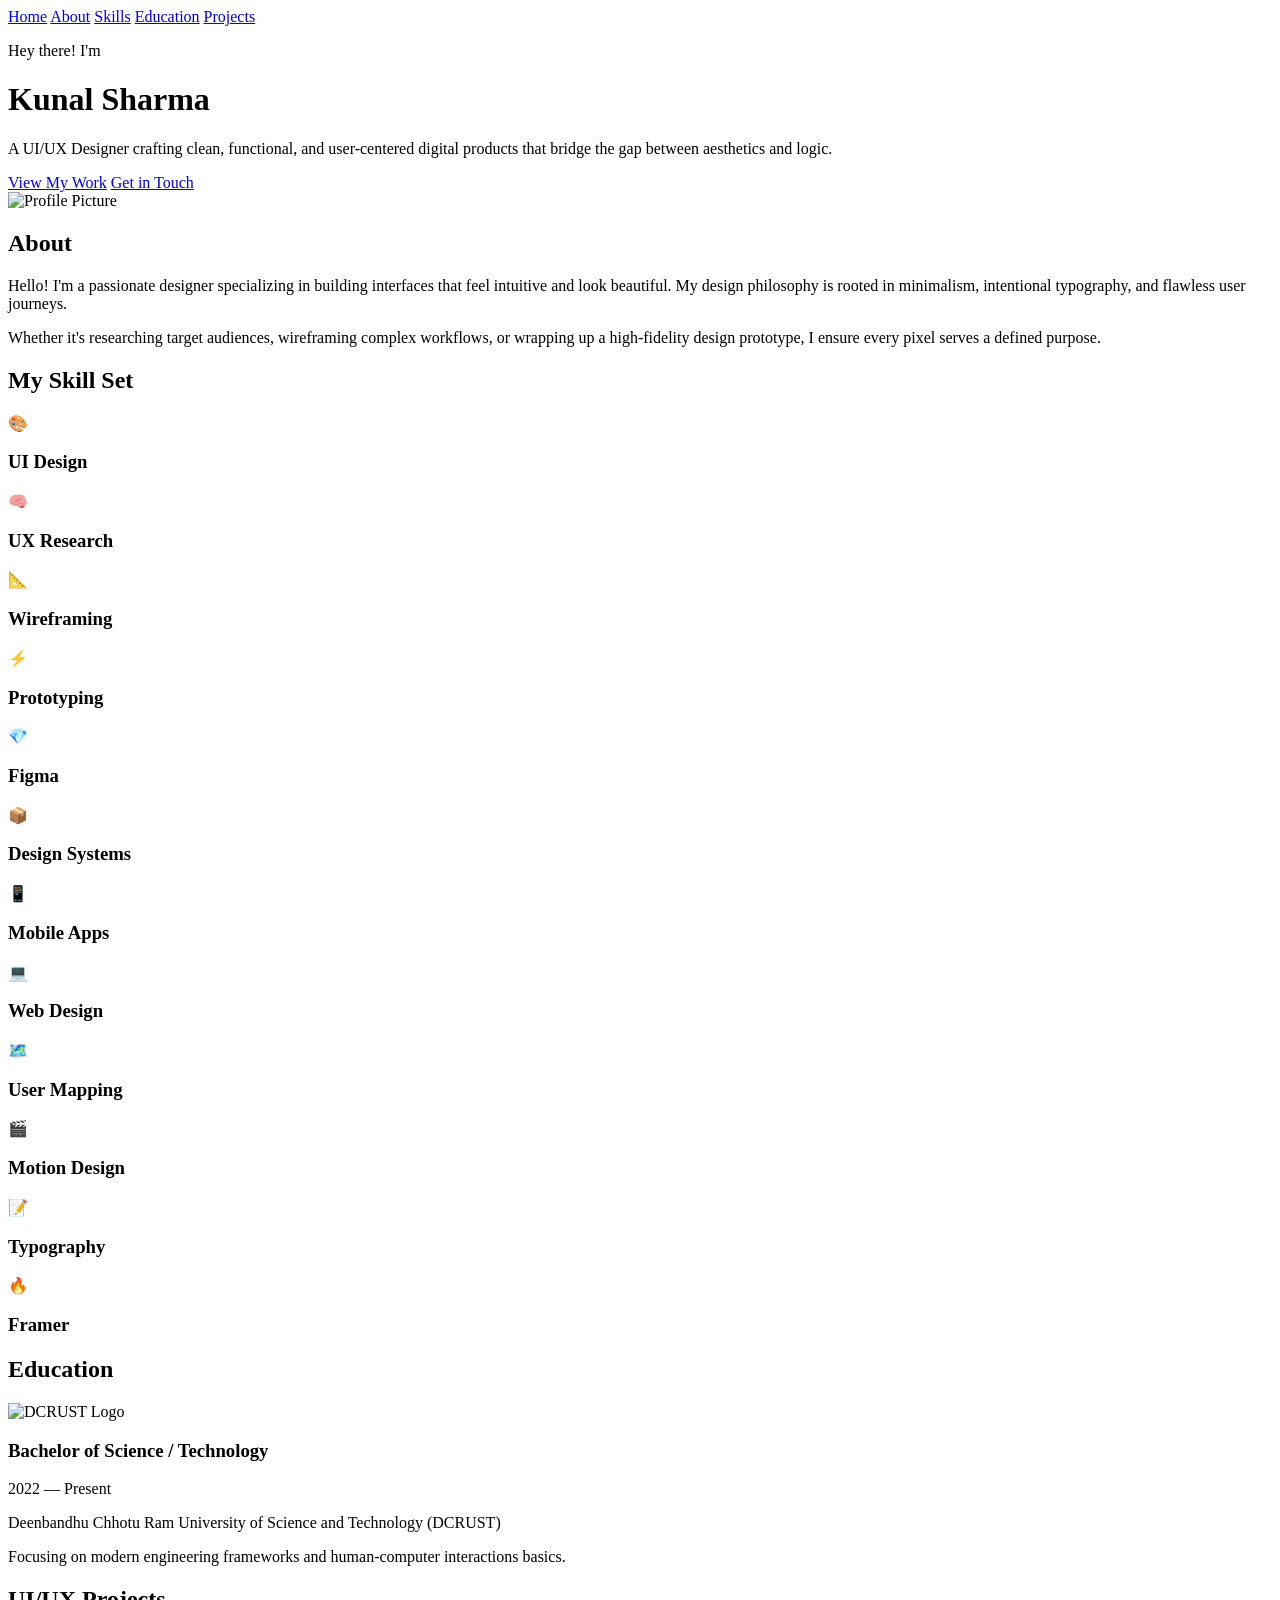
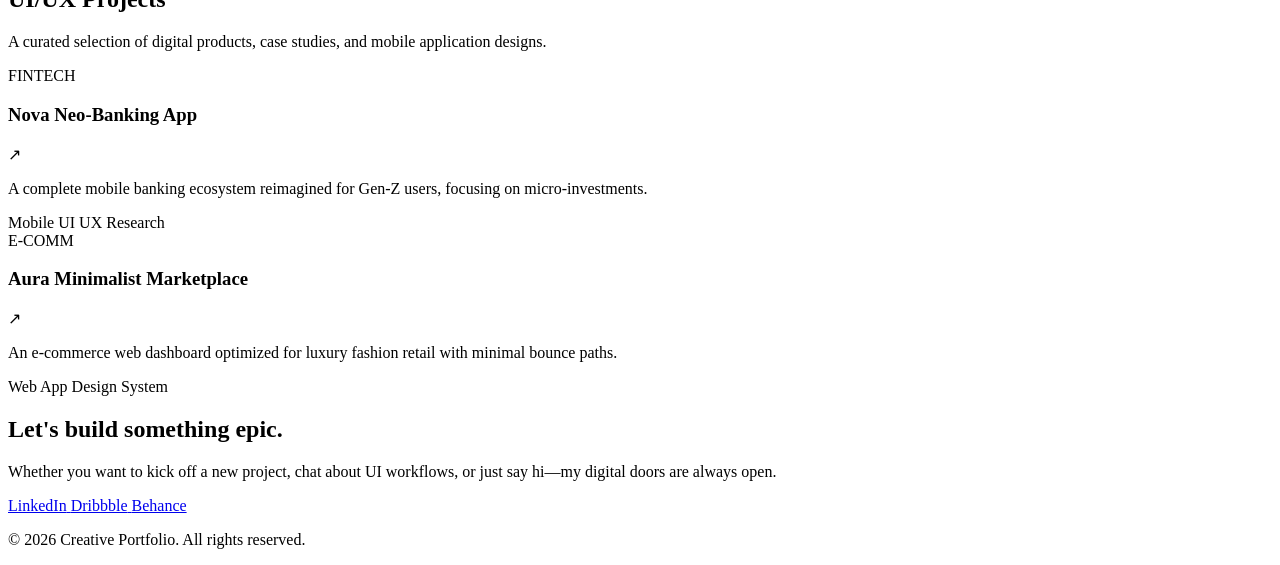
==== index.html @ 5f8a02e0 "Add files via upload" ====
<!DOCTYPE html>
<html lang="en">

<head>
    <meta charset="UTF-8">
    <meta name="viewport" content="width=device-width, initial-scale=1.0">
    <title>UI/UX Design Portfolio</title>
    <link rel="stylesheet" href="pooortfolio.css">
</head>

<body>

    <nav class="navbar">
        <div class="nav-container">
            <div class="nav-links">
                <a href="#" class="logo">Home</a>
                <a href="#about">About</a>
                <a href="#skills">Skills</a>
                <a href="#education">Education</a>
                <a href="#projects">Projects</a>
            </div>
        </div>
    </nav>

<header class="hero">
    <div class="hero-glow-1"></div>
    <div class="hero-glow-2"></div>

    <div class="hero-container">

        <div class="fg-content-layer">
            
            <div class="hero-intro">
                <p class="greetings">Hey there! I'm</p>
                <h1 class="my-name">Kunal Sharma</h1>
                <p class="hero-description">
                    A UI/UX Designer crafting clean, functional, and user-centered digital products that bridge the gap between aesthetics and logic.
                </p>
                <div class="hero-actions">
                    <a href="#projects" class="btn-primary">View My Work</a>
                    <a href="#connect" class="btn-secondary">Get in Touch</a>
                </div>
            </div>

            <div class="hero-image-wrapper">
                <img src="My Image.jpeg" alt="Profile Picture" class="profile-img">
            </div>

        </div>
    </div>
</header>

    <section id="about" class="section about-section">
        <div class="section-grid">
            <div class="section-header">
                <!-- <span class="section-number">// 01. About Me</span> -->
                <h2 class="section-title">About</h2>
            </div>
            <div class="section-body">
                <p>Hello! I'm a passionate designer specializing in building interfaces that feel intuitive and look
                    beautiful. My design philosophy is rooted in minimalism, intentional typography, and flawless user
                    journeys.</p>
                <p>Whether it's researching target audiences, wireframing complex workflows, or wrapping up a
                    high-fidelity design prototype, I ensure every pixel serves a defined purpose.</p>
            </div>
        </div>
    </section>

    <section id="skills" class="section skills-section bg-darker">
        <div class="container">
            <div class="center-header">
                <!-- <span class="section-number">// 02. Expertise</span> -->
                <h2 class="section-title">My Skill Set</h2>
            </div>

            <div class="skills-grid">
                <div class="skill-card">
                    <div class="skill-icon">🎨</div>
                    <h3 class="skill-name">UI Design</h3>
                </div>
                <div class="skill-card">
                    <div class="skill-icon">🧠</div>
                    <h3 class="skill-name">UX Research</h3>
                </div>
                <div class="skill-card">
                    <div class="skill-icon">📐</div>
                    <h3 class="skill-name">Wireframing</h3>
                </div>
                <div class="skill-card">
                    <div class="skill-icon">⚡</div>
                    <h3 class="skill-name">Prototyping</h3>
                </div>
                <div class="skill-card">
                    <div class="skill-icon">💎</div>
                    <h3 class="skill-name">Figma</h3>
                </div>
                <div class="skill-card">
                    <div class="skill-icon">📦</div>
                    <h3 class="skill-name">Design Systems</h3>
                </div>
                <div class="skill-card">
                    <div class="skill-icon">📱</div>
                    <h3 class="skill-name">Mobile Apps</h3>
                </div>
                <div class="skill-card">
                    <div class="skill-icon">💻</div>
                    <h3 class="skill-name">Web Design</h3>
                </div>
                <div class="skill-card">
                    <div class="skill-icon">🗺️</div>
                    <h3 class="skill-name">User Mapping</h3>
                </div>
                <div class="skill-card">
                    <div class="skill-icon">🎬</div>
                    <h3 class="skill-name">Motion Design</h3>
                </div>
                <div class="skill-card">
                    <div class="skill-icon">📝</div>
                    <h3 class="skill-name">Typography</h3>
                </div>
                <div class="skill-card">
                    <div class="skill-icon">🔥</div>
                    <h3 class="skill-name">Framer</h3>
                </div>
            </div>
        </div>
    </section>

    <section id="education" class="section education-section">
        <div class="container small-container">
            <div class="margin-header">
                <!-- <span class="section-number">// 03. Background</span> -->
                <h2 class="section-title">Education</h2>
            </div>

            <div class="education-list">
                <div class="edu-card">
                    <img src="Dcrust LLLOgo.jpeg" alt="DCRUST Logo" class="edu-pic">
                    <div class="edu-details">
                        <div class="edu-header">
                            <h3 class="edu-degree">Bachelor of Science / Technology</h3>
                            <span class="edu-tenure">2022 — Present</span>
                        </div>
                        <p class="edu-institute">Deenbandhu Chhotu Ram University of Science and Technology (DCRUST)</p>
                        <p class="edu-desc">Focusing on modern engineering frameworks and human-computer interactions
                            basics.</p>
                    </div>
                </div>


            </div>
        </div>
    </section>

    <section id="projects" class="section projects-section bg-darker">
        <div class="container">
            <div class="project-header-row">
                <div>
                    <!-- <span class="section-number">// 04. Selected Work</span> -->
                    <h2 class="section-title">UI/UX Projects</h2>
                </div>
                <p class="project-header-desc">A curated selection of digital products, case studies, and mobile
                    application designs.</p>
            </div>
            <div class="projects-grid">
                <div class="project-card">
                    <div class="project-banner banner-1">
                        <span class="banner-text">FINTECH</span>
                    </div>
                    <div class="project-info">
                        <div class="project-title-row">
                            <h3 class="project-name">Nova Neo-Banking App</h3>
                            <span class="project-arrow">↗</span>
                        </div>
                        <p class="project-desc">A complete mobile banking ecosystem reimagined for Gen-Z users, focusing
                            on micro-investments.</p>
                        <div class="project-tags">
                            <span class="tag">Mobile UI</span>
                            <span class="tag">UX Research</span>
                        </div>
                    </div>
                </div>
                <div class="project-card">
                    <div class="project-banner banner-2">
                        <span class="banner-text">E-COMM</span>
                    </div>
                    <div class="project-info">
                        <div class="project-title-row">
                            <h3 class="project-name">Aura Minimalist Marketplace</h3>
                            <span class="project-arrow">↗</span>
                        </div>
                        <p class="project-desc">An e-commerce web dashboard optimized for luxury fashion retail with
                            minimal bounce paths.</p>
                        <div class="project-tags">
                            <span class="tag">Web App</span>
                            <span class="tag">Design System</span>
                        </div>
                    </div>
                </div>
            </div>
        </div>
    </section>

    <section id="connect" class="section connect-section">
        <div class="container text-center">
            <!-- <span class="section-number">// 05. Next Steps</span> -->
            <h2 class="connect-title">Let's build something epic.</h2>
            <p class="connect-desc">Whether you want to kick off a new project, chat about UI workflows, or just say
                hi—my digital doors are always open.</p>

            <div class="social-links">
                <a href="https://linkedin.com" target="_blank" rel="noopener noreferrer" class="social-box">
                    <span class="social-name">LinkedIn</span>
                </a>
                <a href="https://dribbble.com" target="_blank" rel="noopener noreferrer" class="social-box">
                    <span class="social-name">Dribbble</span>
                </a>
                <a href="https://behance.net" target="_blank" rel="noopener noreferrer" class="social-box">
                    <span class="social-name">Behance</span>

                </a>
            </div>
        </div>
    </section>

    <footer class="footer">
        <p>&copy; 2026 Creative Portfolio. All rights reserved.</p>
    </footer>

</body>

</html>
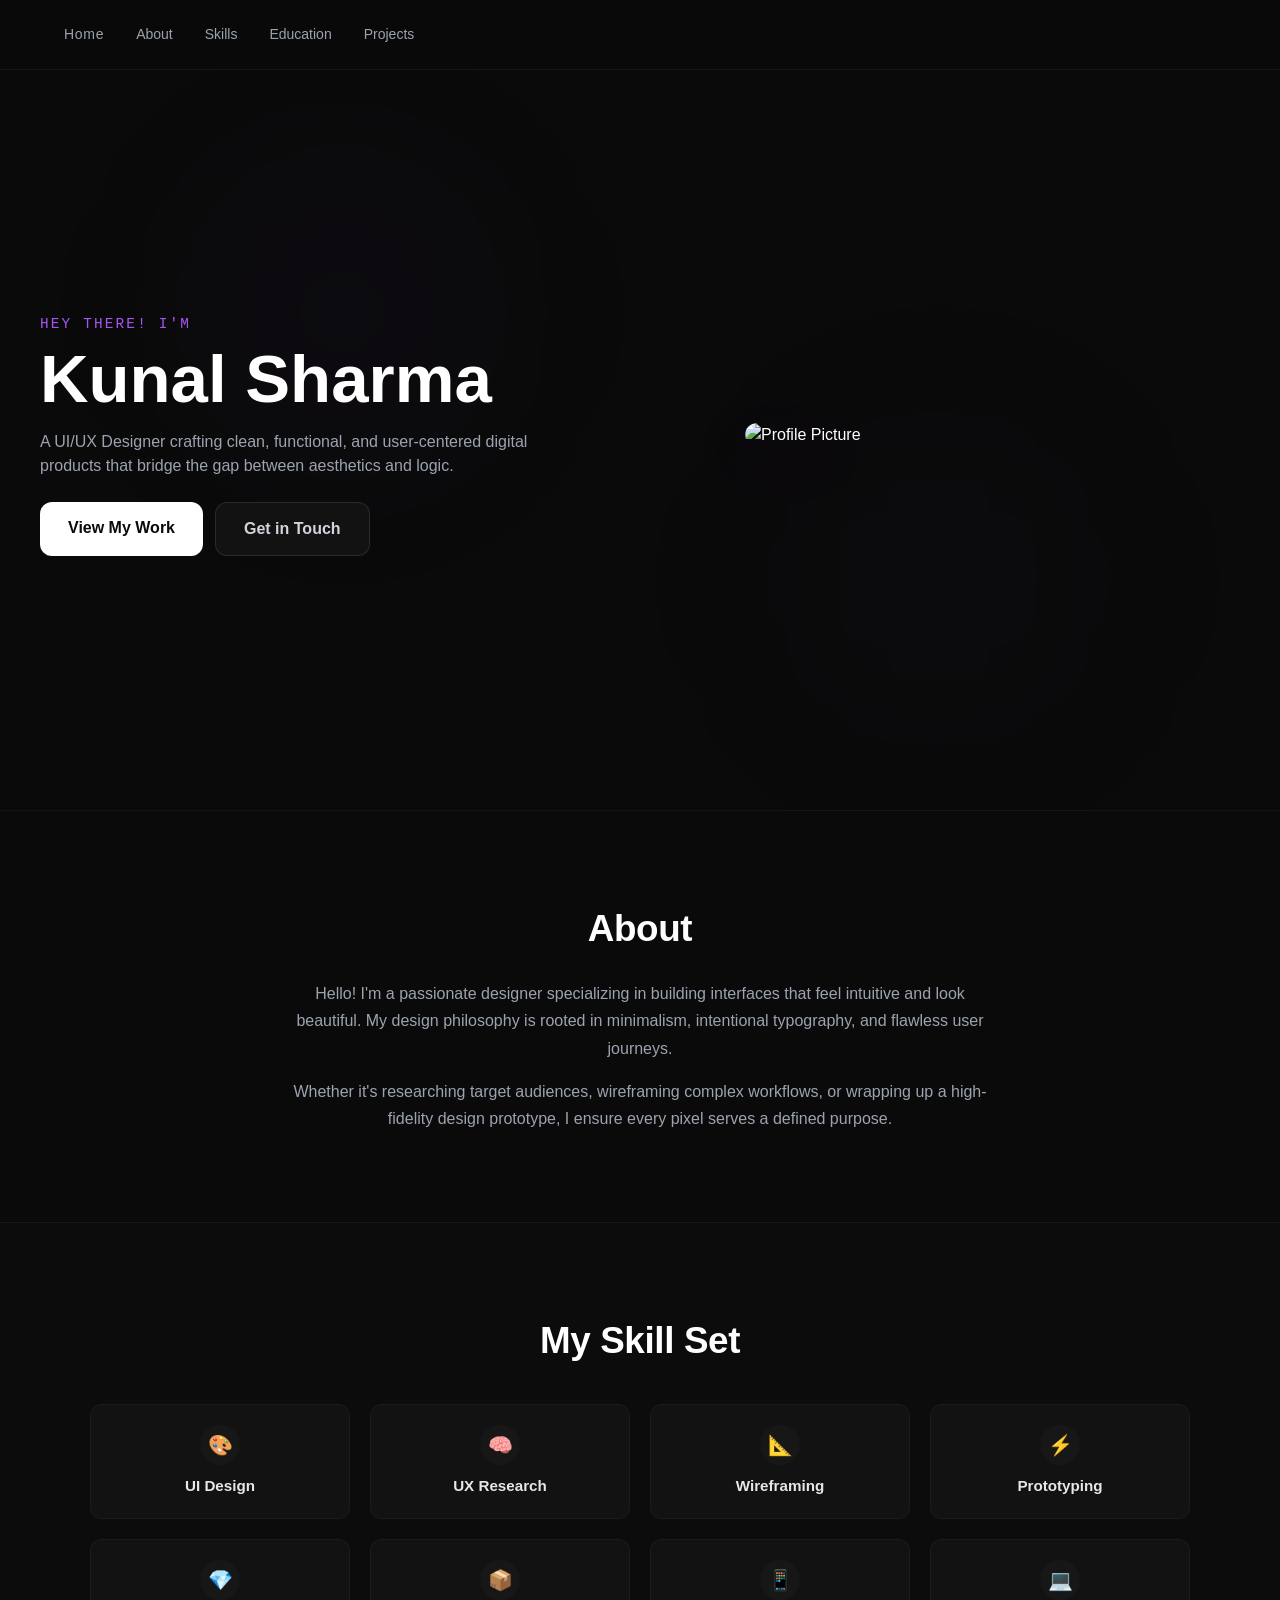
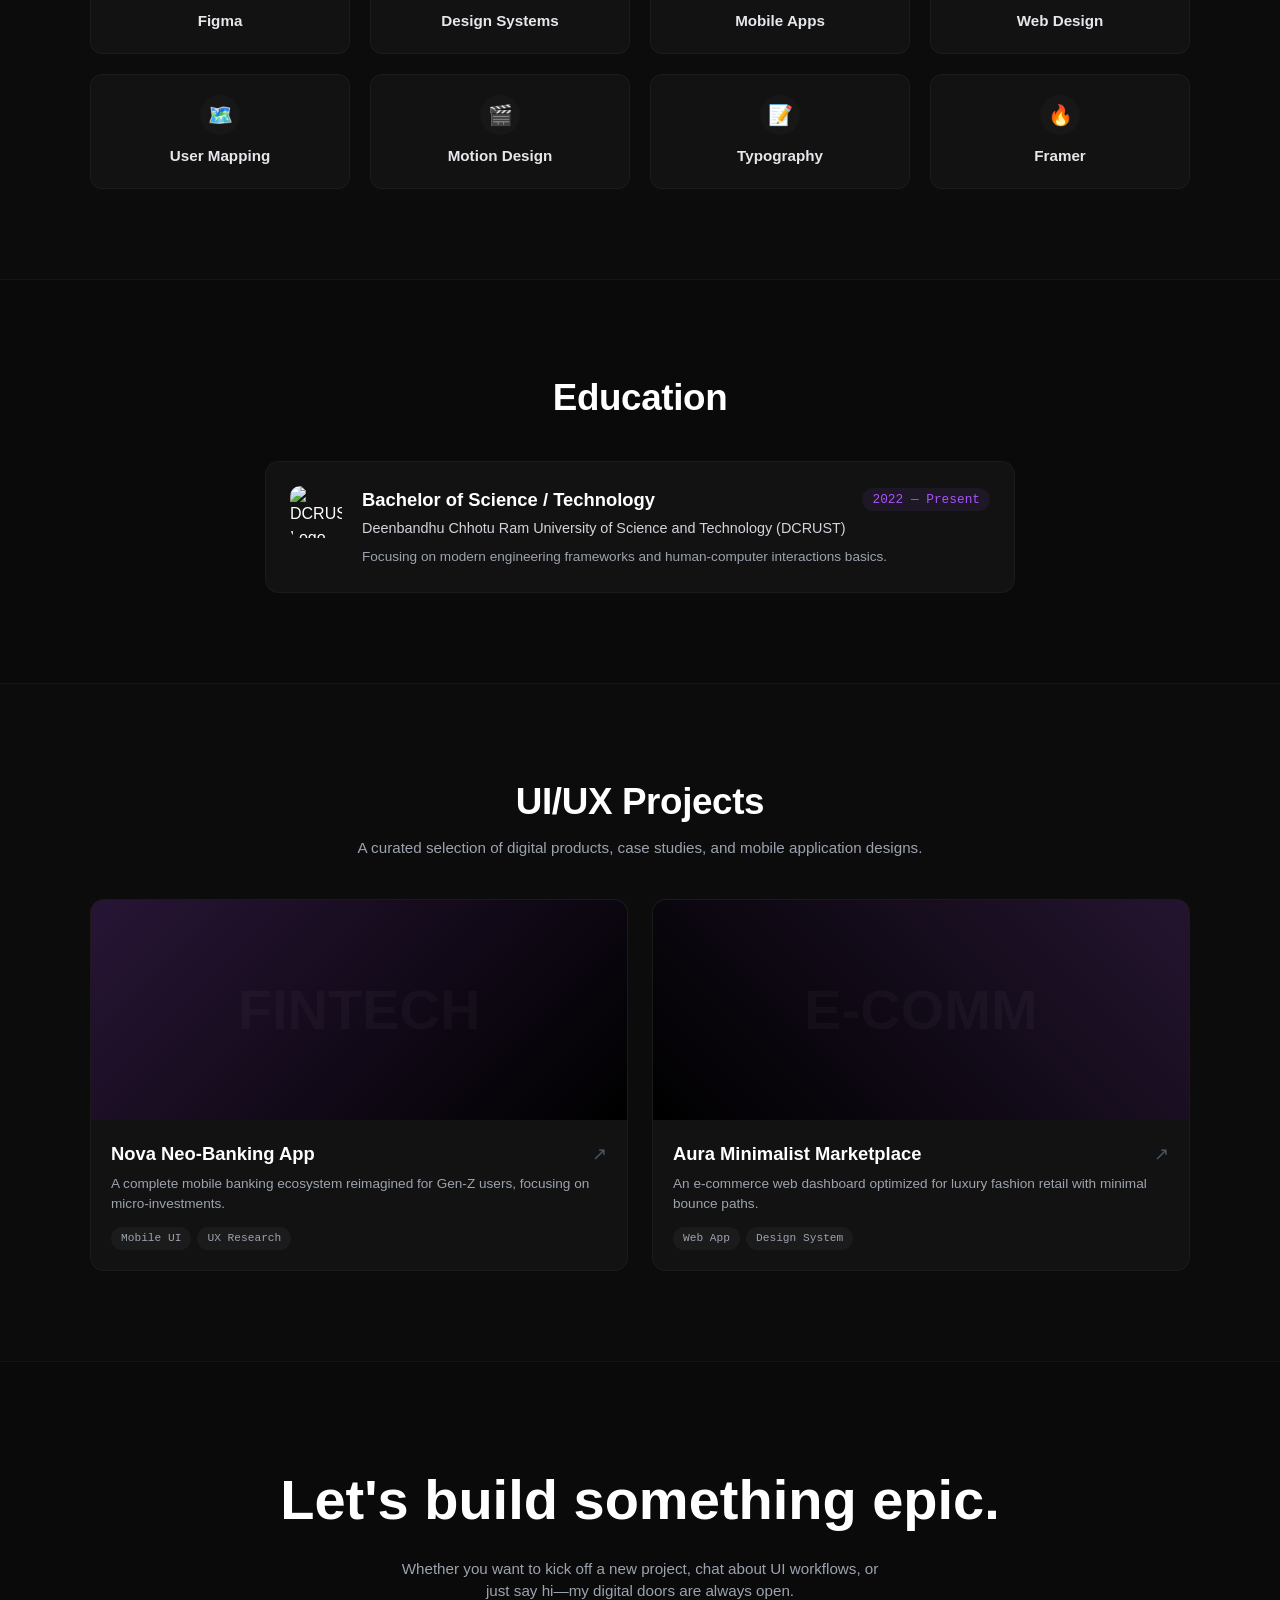
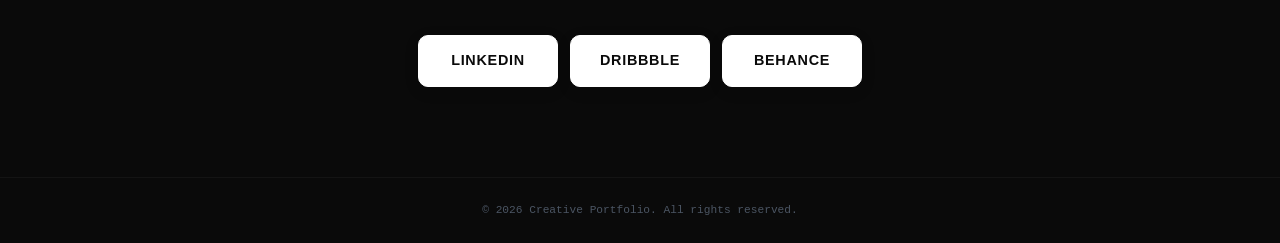
==== commit ff12219c: "Update index.html" ====
--- a/index.html
+++ b/index.html
@@ -5,7 +5,7 @@
     <meta charset="UTF-8">
     <meta name="viewport" content="width=device-width, initial-scale=1.0">
     <title>UI/UX Design Portfolio</title>
-    <link rel="stylesheet" href="pooortfolio.css">
+    <link rel="stylesheet" href="style.css">
 </head>
 
 <body>
@@ -229,4 +229,4 @@
 
 </body>
 
-</html>+</html>
--- a/style.css
+++ b/style.css
@@ -0,0 +1,700 @@
+/* --- BASE STYLES & RESET --- */
+* {
+    margin: 0;
+    padding: 0;
+    box-sizing: border-box;
+}
+
+html {
+    scroll-behavior: smooth;
+}
+
+body {
+    background-color: #0a0a0a;
+    color: #ffffff;
+    font-family: 'Inter', -apple-system, BlinkMacSystemFont, 'Segoe UI', Roboto, sans-serif;
+    line-height: 1.5;
+    overflow-x: hidden;
+}
+
+/* --- NAVIGATION (RESPONSIVE ENGINE) --- */
+.navbar {
+    display: none;
+    position: fixed;
+    top: 0;
+    left: 0;
+    right: 0;
+    height: 70px;
+    /* Thoda sleek kiya navbar size */
+    background-color: rgba(10, 10, 10, 0.85);
+    backdrop-filter: blur(16px);
+    -webkit-backdrop-filter: blur(16px);
+    border-bottom: 1px solid rgba(255, 255, 255, 0.05);
+    z-index: 1000;
+}
+
+@media (min-width: 768px) {
+    .navbar {
+        display: block;
+    }
+}
+
+.nav-container {
+    max-width: 1200px;
+    margin: 0 auto;
+    padding: 0 24px;
+    height: 100%;
+    display: flex;
+    align-items: center;
+    justify-content: space-between;
+}
+
+.logo {
+    color: #ffffff;
+    text-decoration: none;
+    font-size: 1.2rem;
+    font-weight: 700;
+    letter-spacing: 0.05em;
+}
+
+.logo .dot {
+    color: #a855f7;
+}
+
+.nav-links {
+    display: flex;
+    align-items: center;
+    gap: 32px;
+}
+
+.nav-links a {
+    color: #9ca3af;
+    text-decoration: none;
+    font-size: 0.875rem;
+    font-weight: 500;
+    transition: color 0.3s ease;
+}
+
+.nav-links a:hover {
+    color: #ffffff;
+}
+
+.nav-btn {
+    padding: 8px 18px;
+    border-radius: 50px;
+    border: 1px solid rgba(168, 85, 247, 0.3);
+    background-color: rgba(168, 85, 247, 0.1);
+    color: #c084fc;
+    font-size: 0.85rem;
+    font-weight: 600;
+    text-decoration: none;
+    transition: all 0.3s ease;
+}
+
+.nav-btn:hover {
+    background-color: #a855f7;
+    color: #ffffff;
+    border-color: #a855f7;
+}
+
+/* --- HERO / HEADER SECTION --- */
+.hero {
+    min-height: auto;
+    /* Fixed: Mobile gap problem solved */
+    display: flex;
+    align-items: center;
+    justify-content: center;
+    padding: 100px 24px 50px 24px;
+    /* Tight padding for crisp loading */
+    position: relative;
+    overflow: hidden;
+}
+
+@media (min-width: 768px) {
+    .hero {
+        min-height: 90vh;
+        /* Smooth responsive structure for desktop views */
+        padding: 120px 24px 60px 24px;
+    }
+}
+
+.hero-container {
+    max-width: 1200px;
+    width: 100%;
+    margin: 0 auto;
+    position: relative;
+}
+
+.bg-text-layer {
+    position: absolute;
+    top: 45%;
+    left: 50%;
+    transform: translate(-50%, -50%);
+    font-size: 14vw;
+    font-weight: 900;
+    color: rgba(255, 255, 255, 0.015);
+    user-select: none;
+    z-index: 1;
+    white-space: nowrap;
+}
+
+.fg-content-layer {
+    position: relative;
+    display: flex;
+    flex-direction: column-reverse;
+    align-items: center;
+    justify-content: space-between;
+    gap: 24px;
+    /* Reduced gap between picture and text on mobile layouts */
+    width: 100%;
+    z-index: 2;
+}
+
+@media (min-width: 768px) {
+    .fg-content-layer {
+        flex-direction: row;
+        text-align: left;
+        gap: 40px;
+    }
+}
+
+.hero-intro {
+    flex: 1;
+    max-width: 550px;
+    text-align: center;
+}
+
+@media (min-width: 768px) {
+    .hero-intro {
+        text-align: left;
+    }
+}
+
+.greetings {
+    color: #a855f7;
+    font-family: monospace;
+    font-size: 0.9rem;
+    text-transform: uppercase;
+    letter-spacing: 0.15em;
+    margin-bottom: 6px;
+}
+
+.my-name {
+    font-size: 2.5rem;
+    font-weight: 800;
+    line-height: 1.1;
+    margin-bottom: 14px;
+}
+
+@media (min-width: 992px) {
+    .my-name {
+        font-size: 4.2rem;
+    }
+}
+
+.my-name .dot {
+    color: #a855f7;
+}
+
+.hero-description {
+    color: #9ca3af;
+    font-size: 1rem;
+    margin-bottom: 24px;
+    font-weight: 300;
+}
+
+.hero-actions {
+    display: flex;
+    flex-direction: column;
+    gap: 12px;
+}
+
+@media (min-width: 480px) {
+    .hero-actions {
+        flex-direction: row;
+        justify-content: center;
+    }
+}
+
+@media (min-width: 768px) {
+    .hero-actions {
+        justify-content: flex-start;
+    }
+}
+
+.btn-primary {
+    display: inline-block;
+    padding: 14px 28px;
+    border-radius: 12px;
+    background-color: #ffffff;
+    color: #0a0a0a;
+    font-weight: 600;
+    text-decoration: none;
+    transition: all 0.3s ease;
+}
+
+.btn-primary:hover {
+    background-color: #a855f7;
+    color: #ffffff;
+}
+
+.btn-secondary {
+    display: inline-block;
+    padding: 14px 28px;
+    border-radius: 12px;
+    background-color: #121212;
+    color: #d1d5db;
+    border: 1px solid rgba(255, 255, 255, 0.1);
+    font-weight: 600;
+    text-decoration: none;
+    transition: all 0.3s ease;
+}
+
+.btn-secondary:hover {
+    border-color: rgba(168, 85, 247, 0.5);
+    color: #ffffff;
+}
+
+.hero-image-wrapper {
+    flex: 1;
+    display: flex;
+    justify-content: center;
+}
+
+.profile-img {
+    max-width: 220px;
+    border-radius: 50px;
+    /* Slightly tighter image fit scale for mobile sizes */
+    width: 100%;
+    filter: drop-shadow(0 20px 40px rgba(168, 85, 247, 0.12));
+    z-index: 3;
+}
+
+@media (min-width: 768px) {
+    .profile-img {
+        max-width: 380px;
+    }
+}
+
+.hero-glow-1 {
+    position: absolute;
+    top: 20%;
+    left: 15%;
+    width: 300px;
+    height: 300px;
+    background-color: rgba(168, 85, 247, 0.03);
+    border-radius: 50%;
+    filter: blur(100px);
+    pointer-events: none;
+}
+
+.hero-glow-2 {
+    position: absolute;
+    bottom: 10%;
+    right: 15%;
+    width: 300px;
+    height: 300px;
+    background-color: rgba(107, 33, 168, 0.03);
+    border-radius: 50%;
+    filter: blur(100px);
+    pointer-events: none;
+}
+
+/* --- SECTIONS COMMON LAYOUT (MINIMALIZED GAPS) --- */
+.section {
+    padding: 60px 24px;
+    /* Fixed: Reduced from 120px to 60px for clean mobile layouts */
+    border-top: 1px solid rgba(255, 255, 255, 0.04);
+}
+
+@media (min-width: 768px) {
+    .section {
+        padding: 90px 24px;
+    }
+
+    /* Clean, balanced desktop section breaks */
+}
+
+.bg-darker {
+    background-color: #0c0c0c;
+}
+
+.container {
+    max-width: 1100px;
+    margin: 0 auto;
+}
+
+.small-container {
+    max-width: 800px;
+}
+
+.section-number {
+    display: block;
+    color: #a855f7;
+    font-family: monospace;
+    font-size: 0.8rem;
+    text-transform: uppercase;
+    margin-bottom: 6px;
+}
+
+.section-title {
+    font-size: 1.8rem;
+    font-weight: 700;
+    letter-spacing: -0.01em;
+}
+
+@media (min-width: 768px) {
+    .section-title {
+        font-size: 2.3rem;
+    }
+}
+
+/* --- 1. ABOUT SECTION --- */
+.about-section {
+    text-align: center;
+}
+
+.about-section .section-grid {
+    max-width: 800px;
+    margin: 0 auto;
+    display: flex;
+    flex-direction: column;
+    align-items: center;
+    gap: 16px;
+}
+
+.about-section .section-header {
+    margin-bottom: 8px;
+}
+
+.about-section .section-body {
+    max-width: 700px;
+    margin: 0 auto;
+}
+
+.about-section .section-body p {
+    color: #9ca3af;
+    font-size: 1rem;
+    font-weight: 300;
+    line-height: 1.7;
+    margin-bottom: 16px;
+}
+
+.about-section .section-body p:last-child {
+    margin-bottom: 0;
+}
+
+/* --- 2. SKILLS SECTION --- */
+.center-header {
+    text-align: center;
+    margin-bottom: 36px;
+}
+
+.skills-grid {
+    display: grid;
+    grid-template-columns: repeat(2, 1fr);
+    gap: 14px;
+    width: 100%;
+    max-width: 1100px;
+    margin: 0 auto;
+}
+
+@media (min-width: 640px) {
+    .skills-grid {
+        grid-template-columns: repeat(3, 1fr);
+        gap: 16px;
+    }
+}
+
+@media (min-width: 1024px) {
+    .skills-grid {
+        grid-template-columns: repeat(4, 1fr);
+        gap: 20px;
+    }
+}
+
+.skill-card {
+    background-color: #121212;
+    border: 1px solid rgba(255, 255, 255, 0.04);
+    border-radius: 12px;
+    padding: 20px 14px;
+    display: flex;
+    flex-direction: column;
+    align-items: center;
+    justify-content: center;
+    transition: all 0.3s cubic-bezier(0.16, 1, 0.3, 1);
+}
+
+.skill-card:hover {
+    border-color: rgba(168, 85, 247, 0.3);
+    background-color: rgba(168, 85, 247, 0.02);
+    transform: translateY(-3px);
+}
+
+.skill-icon {
+    width: 40px;
+    height: 40px;
+    border-radius: 50px;
+    background-color: rgba(255, 255, 255, 0.02);
+    display: flex;
+    align-items: center;
+    justify-content: center;
+    font-size: 1.25rem;
+    margin-bottom: 10px;
+}
+
+.skill-name {
+    font-size: 0.95rem;
+    font-weight: 600;
+    color: #e5e7eb;
+}
+
+/* --- 3. EDUCATION SECTION --- */
+.margin-header {
+    margin-bottom: 36px;
+    text-align: center;
+}
+
+.education-list {
+    display: flex;
+    flex-direction: column;
+    gap: 16px;
+    width: 100%;
+    max-width: 750px;
+    margin: 0 auto;
+}
+
+.edu-card {
+    display: flex;
+    align-items: flex-start;
+    gap: 20px;
+    background-color: #121212;
+    border: 1px solid rgba(255, 255, 255, 0.04);
+    border-radius: 14px;
+    padding: 24px;
+    text-align: left;
+}
+
+.edu-pic {
+    width: 52px;
+    height: 52px;
+    border-radius: 10px;
+    flex-shrink: 0;
+}
+
+.edu-details {
+    flex-grow: 1;
+}
+
+.edu-header {
+    display: flex;
+    flex-direction: column;
+    justify-content: space-between;
+    align-items: flex-start;
+    gap: 4px;
+    margin-bottom: 4px;
+}
+
+@media (min-width: 576px) {
+    .edu-header {
+        flex-direction: row;
+        align-items: center;
+    }
+}
+
+.edu-degree {
+    font-size: 1.15rem;
+    font-weight: 600;
+    color: #ffffff;
+}
+
+.edu-tenure {
+    font-family: monospace;
+    font-size: 0.8rem;
+    color: #a855f7;
+    background-color: rgba(168, 85, 247, 0.08);
+    padding: 2px 10px;
+    border-radius: 50px;
+}
+
+.edu-institute {
+    color: #d1d5db;
+    font-size: 0.9rem;
+    margin-bottom: 8px;
+}
+
+.edu-desc {
+    color: #9ca3af;
+    font-size: 0.85rem;
+}
+
+@media (max-width: 480px) {
+    .edu-card {
+        flex-direction: column;
+        gap: 12px;
+        padding: 20px;
+    }
+}
+
+/* --- 4. PROJECTS SECTION --- */
+.project-header-row {
+    margin-bottom: 40px;
+    text-align: center;
+}
+
+.project-header-desc {
+    color: #9ca3af;
+    font-size: 0.95rem;
+    font-weight: 300;
+    margin-top: 8px;
+}
+
+.projects-grid {
+    display: grid;
+    grid-template-columns: 1fr;
+    gap: 24px;
+}
+
+@media (min-width: 768px) {
+    .projects-grid {
+        grid-template-columns: 1fr 1fr;
+    }
+}
+
+.project-card {
+    background-color: #121212;
+    border: 1px solid rgba(255, 255, 255, 0.04);
+    border-radius: 14px;
+    overflow: hidden;
+}
+
+.project-banner {
+    height: 220px;
+    display: flex;
+    align-items: center;
+    justify-content: center;
+}
+
+.banner-1 {
+    background: linear-gradient(135deg, rgba(88, 28, 135, 0.3), #000000);
+}
+
+.banner-2 {
+    background: linear-gradient(45deg, #000000, rgba(88, 28, 135, 0.25));
+}
+
+.banner-text {
+    color: rgba(255, 255, 255, 0.03);
+    font-size: 3.5rem;
+    font-weight: 900;
+}
+
+.project-info {
+    padding: 20px;
+}
+
+.project-title-row {
+    display: flex;
+    align-items: center;
+    justify-content: space-between;
+    margin-bottom: 6px;
+}
+
+.project-name {
+    font-size: 1.15rem;
+    font-weight: 600;
+}
+
+.project-arrow {
+    color: #4b5563;
+    font-size: 1.1rem;
+}
+
+.project-desc {
+    color: #9ca3af;
+    font-size: 0.85rem;
+    margin-bottom: 12px;
+    font-weight: 300;
+}
+
+.project-tags {
+    display: flex;
+    gap: 6px;
+}
+
+.tag {
+    font-family: monospace;
+    font-size: 0.7rem;
+    padding: 3px 10px;
+    background-color: rgba(255, 255, 255, 0.04);
+    color: #9ca3af;
+    border-radius: 50px;
+}
+
+/* --- CONNECT SECTION --- */
+.connect-section {
+    text-align: center;
+}
+
+.connect-title {
+    font-size: 2.2rem;
+    font-weight: 700;
+    margin: 6px 0 16px 0;
+}
+
+@media (min-width: 768px) {
+    .connect-title {
+        font-size: 3.5rem;
+    }
+}
+
+.connect-desc {
+    color: #9ca3af;
+    max-width: 500px;
+    margin: 0 auto 32px auto;
+    font-size: 0.95rem;
+}
+
+.social-links {
+    display: flex;
+    flex-wrap: wrap;
+    align-items: center;
+    justify-content: center;
+    gap: 12px;
+}
+
+.social-box {
+    display: flex;
+    align-items: center;
+    justify-content: center;
+    min-width: 140px;
+    padding: 14px 28px;
+    border-radius: 10px;
+    background-color: #ffffff;
+    border: 1px solid #ffffff;
+    color: #0a0a0a;
+    font-size: 0.9rem;
+    font-weight: 800;
+    text-transform: uppercase;
+    letter-spacing: 0.05em;
+    text-decoration: none;
+    box-shadow: 0 4px 15px rgba(0, 0, 0, 0.1);
+    transition: all 0.3s cubic-bezier(0.16, 1, 0.3, 1);
+}
+
+.social-box:hover {
+    background-color: #f3e8ff;
+    border-color: #c084fc;
+    color: #6b21a8;
+    transform: translateY(-3px);
+}
+
+/* --- FOOTER --- */
+.footer {
+    padding: 24px;
+    text-align: center;
+    font-family: monospace;
+    font-size: 0.7rem;
+    color: #4b5563;
+    border-top: 1px solid rgba(255, 255, 255, 0.04);
+}
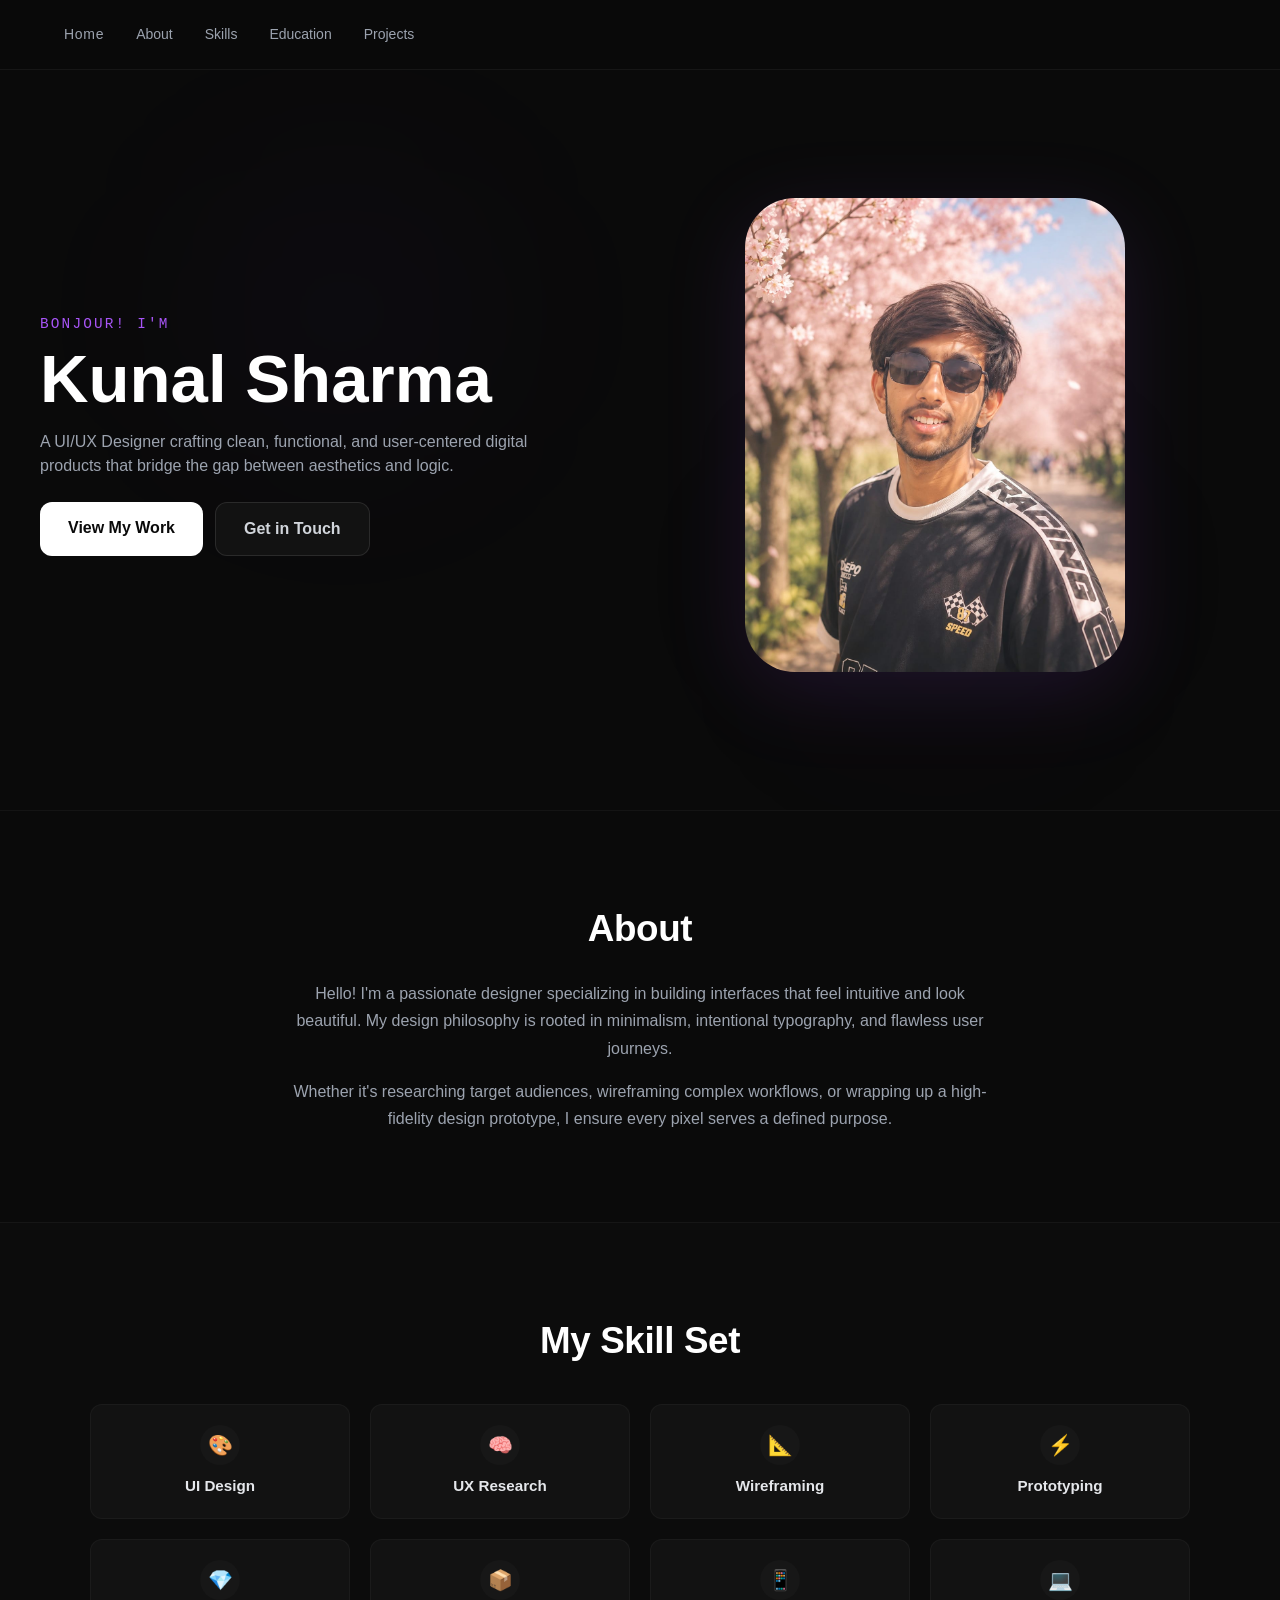
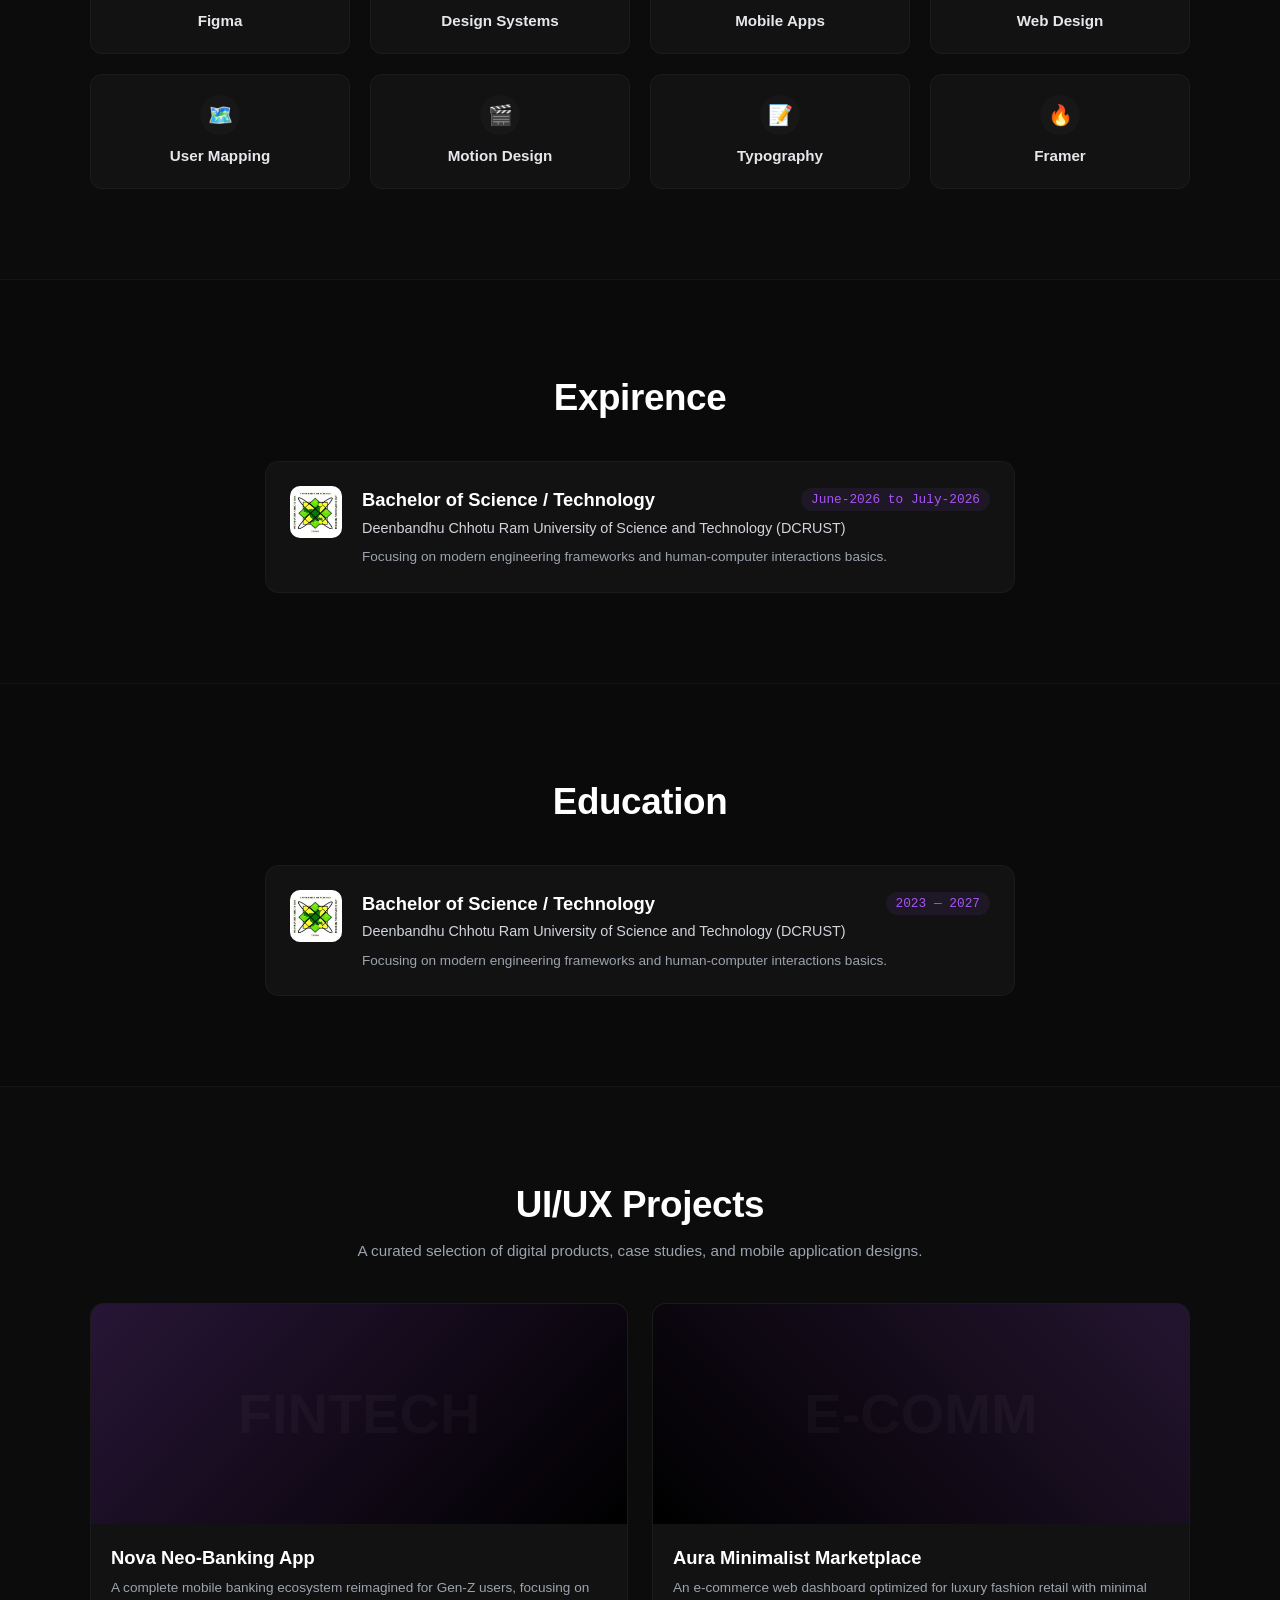
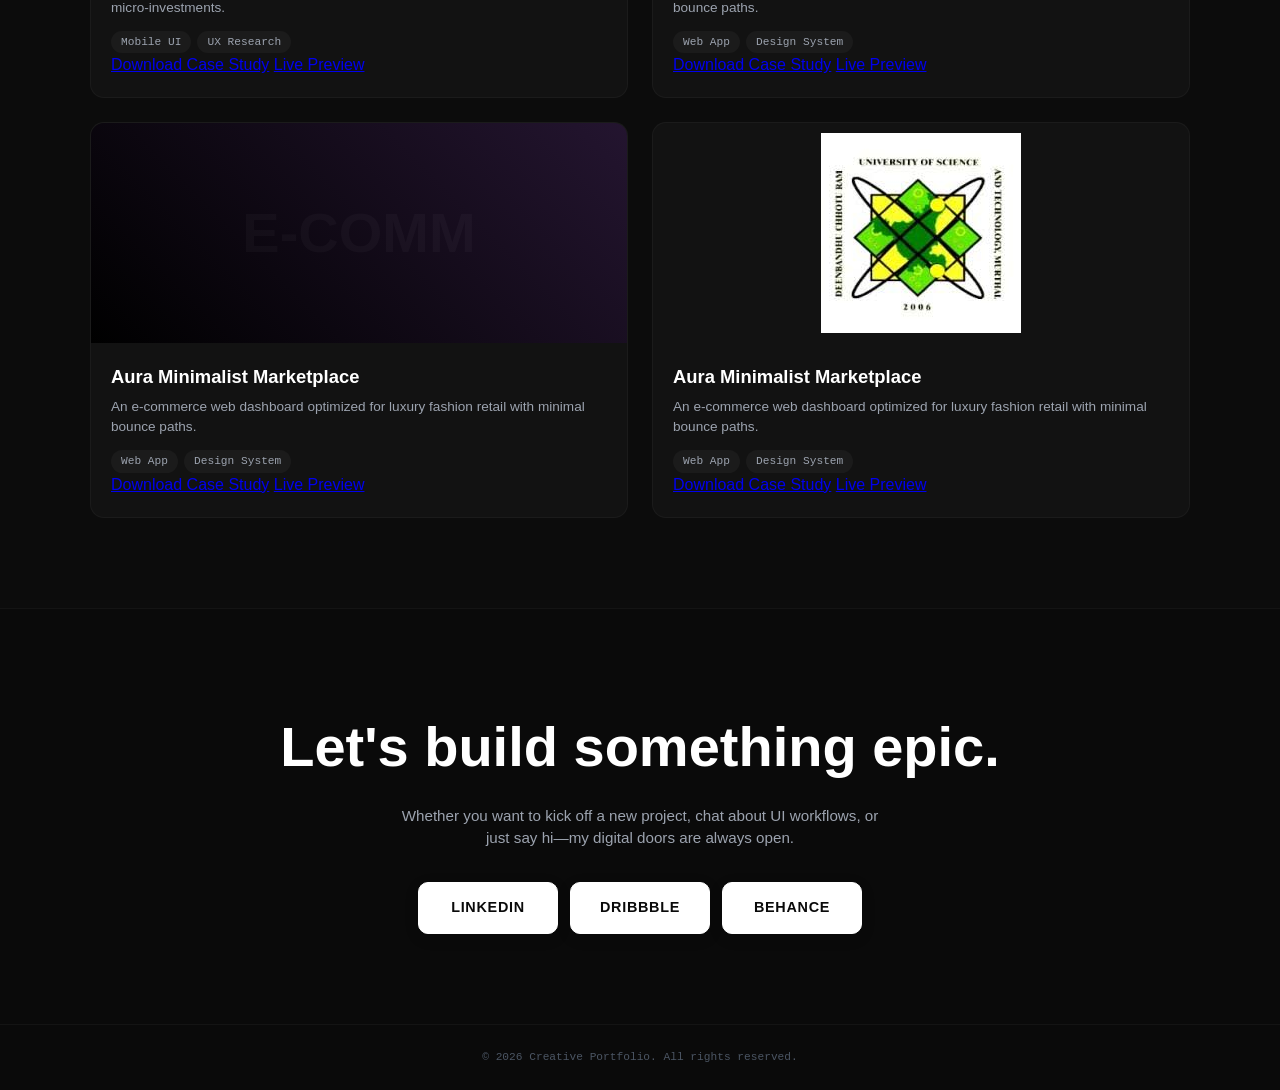
==== commit bb19814b: "Update index.html" ====
--- a/index.html
+++ b/index.html
@@ -22,33 +22,34 @@
         </div>
     </nav>
 
-<header class="hero">
-    <div class="hero-glow-1"></div>
-    <div class="hero-glow-2"></div>
-
-    <div class="hero-container">
-
-        <div class="fg-content-layer">
-            
-            <div class="hero-intro">
-                <p class="greetings">Hey there! I'm</p>
-                <h1 class="my-name">Kunal Sharma</h1>
-                <p class="hero-description">
-                    A UI/UX Designer crafting clean, functional, and user-centered digital products that bridge the gap between aesthetics and logic.
-                </p>
-                <div class="hero-actions">
-                    <a href="#projects" class="btn-primary">View My Work</a>
-                    <a href="#connect" class="btn-secondary">Get in Touch</a>
-                </div>
-            </div>
-
-            <div class="hero-image-wrapper">
-                <img src="My Image.jpeg" alt="Profile Picture" class="profile-img">
-            </div>
-
-        </div>
-    </div>
-</header>
+    <header class="hero">
+        <div class="hero-glow-1"></div>
+        <div class="hero-glow-2"></div>
+
+        <div class="hero-container">
+
+            <div class="fg-content-layer">
+
+                <div class="hero-intro">
+                    <p class="greetings">Bonjour! I'm</p>
+                    <h1 class="my-name">Kunal Sharma</h1>
+                    <p class="hero-description">
+                        A UI/UX Designer crafting clean, functional, and user-centered digital products that bridge the
+                        gap between aesthetics and logic.
+                    </p>
+                    <div class="hero-actions">
+                        <a href="#projects" class="btn-primary">View My Work</a>
+                        <a href="#connect" class="btn-secondary">Get in Touch</a>
+                    </div>
+                </div>
+
+                <div class="hero-image-wrapper">
+                    <img src="My Image.jpeg" alt="Profile Picture" class="profile-img">
+                </div>
+
+            </div>
+        </div>
+    </header>
 
     <section id="about" class="section about-section">
         <div class="section-grid">
@@ -125,12 +126,12 @@
             </div>
         </div>
     </section>
-
+    
     <section id="education" class="section education-section">
         <div class="container small-container">
             <div class="margin-header">
                 <!-- <span class="section-number">// 03. Background</span> -->
-                <h2 class="section-title">Education</h2>
+                <h2 class="section-title">Expirence</h2>
             </div>
 
             <div class="education-list">
@@ -139,7 +140,7 @@
                     <div class="edu-details">
                         <div class="edu-header">
                             <h3 class="edu-degree">Bachelor of Science / Technology</h3>
-                            <span class="edu-tenure">2022 — Present</span>
+                            <span class="edu-tenure">June-2026 to July-2026</span>
                         </div>
                         <p class="edu-institute">Deenbandhu Chhotu Ram University of Science and Technology (DCRUST)</p>
                         <p class="edu-desc">Focusing on modern engineering frameworks and human-computer interactions
@@ -152,54 +153,129 @@
         </div>
     </section>
 
-    <section id="projects" class="section projects-section bg-darker">
-        <div class="container">
-            <div class="project-header-row">
-                <div>
-                    <!-- <span class="section-number">// 04. Selected Work</span> -->
-                    <h2 class="section-title">UI/UX Projects</h2>
-                </div>
-                <p class="project-header-desc">A curated selection of digital products, case studies, and mobile
-                    application designs.</p>
-            </div>
-            <div class="projects-grid">
-                <div class="project-card">
-                    <div class="project-banner banner-1">
-                        <span class="banner-text">FINTECH</span>
-                    </div>
-                    <div class="project-info">
-                        <div class="project-title-row">
-                            <h3 class="project-name">Nova Neo-Banking App</h3>
-                            <span class="project-arrow">↗</span>
+
+    <section id="education" class="section education-section">
+        <div class="container small-container">
+            <div class="margin-header">
+                <!-- <span class="section-number">// 03. Background</span> -->
+                <h2 class="section-title">Education</h2>
+            </div>
+
+            <div class="education-list">
+                <div class="edu-card">
+                    <img src="Dcrust LLLOgo.jpeg" alt="DCRUST Logo" class="edu-pic">
+                    <div class="edu-details">
+                        <div class="edu-header">
+                            <h3 class="edu-degree">Bachelor of Science / Technology</h3>
+                            <span class="edu-tenure">2023 — 2027</span>
                         </div>
-                        <p class="project-desc">A complete mobile banking ecosystem reimagined for Gen-Z users, focusing
-                            on micro-investments.</p>
-                        <div class="project-tags">
-                            <span class="tag">Mobile UI</span>
-                            <span class="tag">UX Research</span>
-                        </div>
-                    </div>
-                </div>
-                <div class="project-card">
-                    <div class="project-banner banner-2">
-                        <span class="banner-text">E-COMM</span>
-                    </div>
-                    <div class="project-info">
-                        <div class="project-title-row">
-                            <h3 class="project-name">Aura Minimalist Marketplace</h3>
-                            <span class="project-arrow">↗</span>
-                        </div>
-                        <p class="project-desc">An e-commerce web dashboard optimized for luxury fashion retail with
-                            minimal bounce paths.</p>
-                        <div class="project-tags">
-                            <span class="tag">Web App</span>
-                            <span class="tag">Design System</span>
-                        </div>
-                    </div>
-                </div>
-            </div>
-        </div>
-    </section>
+                        <p class="edu-institute">Deenbandhu Chhotu Ram University of Science and Technology (DCRUST)</p>
+                        <p class="edu-desc">Focusing on modern engineering frameworks and human-computer interactions
+                            basics.</p>
+                    </div>
+                </div>
+
+
+            </div>
+        </div>
+    </section>
+
+<section id="projects" class="section projects-section bg-darker">
+    <div class="container">
+        <div class="project-header-row">
+            <h2 class="section-title">UI/UX Projects</h2>
+            <p class="project-header-desc">A curated selection of digital products, case studies, and mobile application designs.</p>
+        </div>
+
+        <div class="projects-grid">
+            <div class="project-card">
+                <div class="project-banner banner-1">
+                    <span class="banner-text">FINTECH</span>
+                </div>
+                <div class="project-info">
+                    <div class="project-title-row">
+                        <h3 class="project-name">Nova Neo-Banking App</h3>
+                    </div>
+                    <p class="project-desc">A complete mobile banking ecosystem reimagined for Gen-Z users, focusing on micro-investments.</p>
+                    
+                    <div class="project-tags">
+                        <span class="tag">Mobile UI</span>
+                        <span class="tag">UX Research</span>
+                    </div>
+
+                    <div class="project-actions">
+                        <a href="nova-case-study.pdf" download class="btn-download">Download Case Study</a>
+                        <a href="#" target="_blank" class="btn-working">Live Preview</a>
+                    </div>
+                </div>
+            </div>
+
+            <div class="project-card">
+                <div class="project-banner banner-2">
+                    <span class="banner-text">E-COMM</span>
+                </div>
+                <div class="project-info">
+                    <div class="project-title-row">
+                        <h3 class="project-name">Aura Minimalist Marketplace</h3>
+                    </div>
+                    <p class="project-desc">An e-commerce web dashboard optimized for luxury fashion retail with minimal bounce paths.</p>
+                    
+                    <div class="project-tags">
+                        <span class="tag">Web App</span>
+                        <span class="tag">Design System</span>
+                    </div>
+
+                    <div class="project-actions">
+                        <a href="aura-case-study.pdf" download class="btn-download">Download Case Study</a>
+                        <a href="#" target="_blank" class="btn-working">Live Preview</a>
+                    </div>
+                </div>
+            </div>
+            <div class="project-card">
+                <div class="project-banner banner-2">
+                    <span class="banner-text">E-COMM</span>
+                </div>
+                <div class="project-info">
+                    <div class="project-title-row">
+                        <h3 class="project-name">Aura Minimalist Marketplace</h3>
+                    </div>
+                    <p class="project-desc">An e-commerce web dashboard optimized for luxury fashion retail with minimal bounce paths.</p>
+                    
+                    <div class="project-tags">
+                        <span class="tag">Web App</span>
+                        <span class="tag">Design System</span>
+                    </div>
+
+                    <div class="project-actions">
+                        <a href="Case Study (2).pdf" download class="btn-download">Download Case Study</a>
+                        <a href="#" target="_blank" class="btn-working">Live Preview</a>
+                    </div>
+                </div>
+            </div>
+            <div class="project-card">
+                <div class="project-banner">
+                    <img src="Dcrust LLLOgo.jpeg" alt="Fintech App Design" class="project-img">
+                </div>
+                <div class="project-info">
+                    <div class="project-title-row">
+                        <h3 class="project-name">Aura Minimalist Marketplace</h3>
+                    </div>
+                    <p class="project-desc">An e-commerce web dashboard optimized for luxury fashion retail with minimal bounce paths.</p>
+                    
+                    <div class="project-tags">
+                        <span class="tag">Web App</span>
+                        <span class="tag">Design System</span>
+                    </div>
+
+                    <div class="project-actions">
+                        <a href="aura-case-study.pdf" download class="btn-download">Download Case Study</a>
+                        <a href="#" target="_blank" class="btn-working">Live Preview</a>
+                    </div>
+                </div>
+            </div>
+        </div>
+    </div>
+</section>
 
     <section id="connect" class="section connect-section">
         <div class="container text-center">
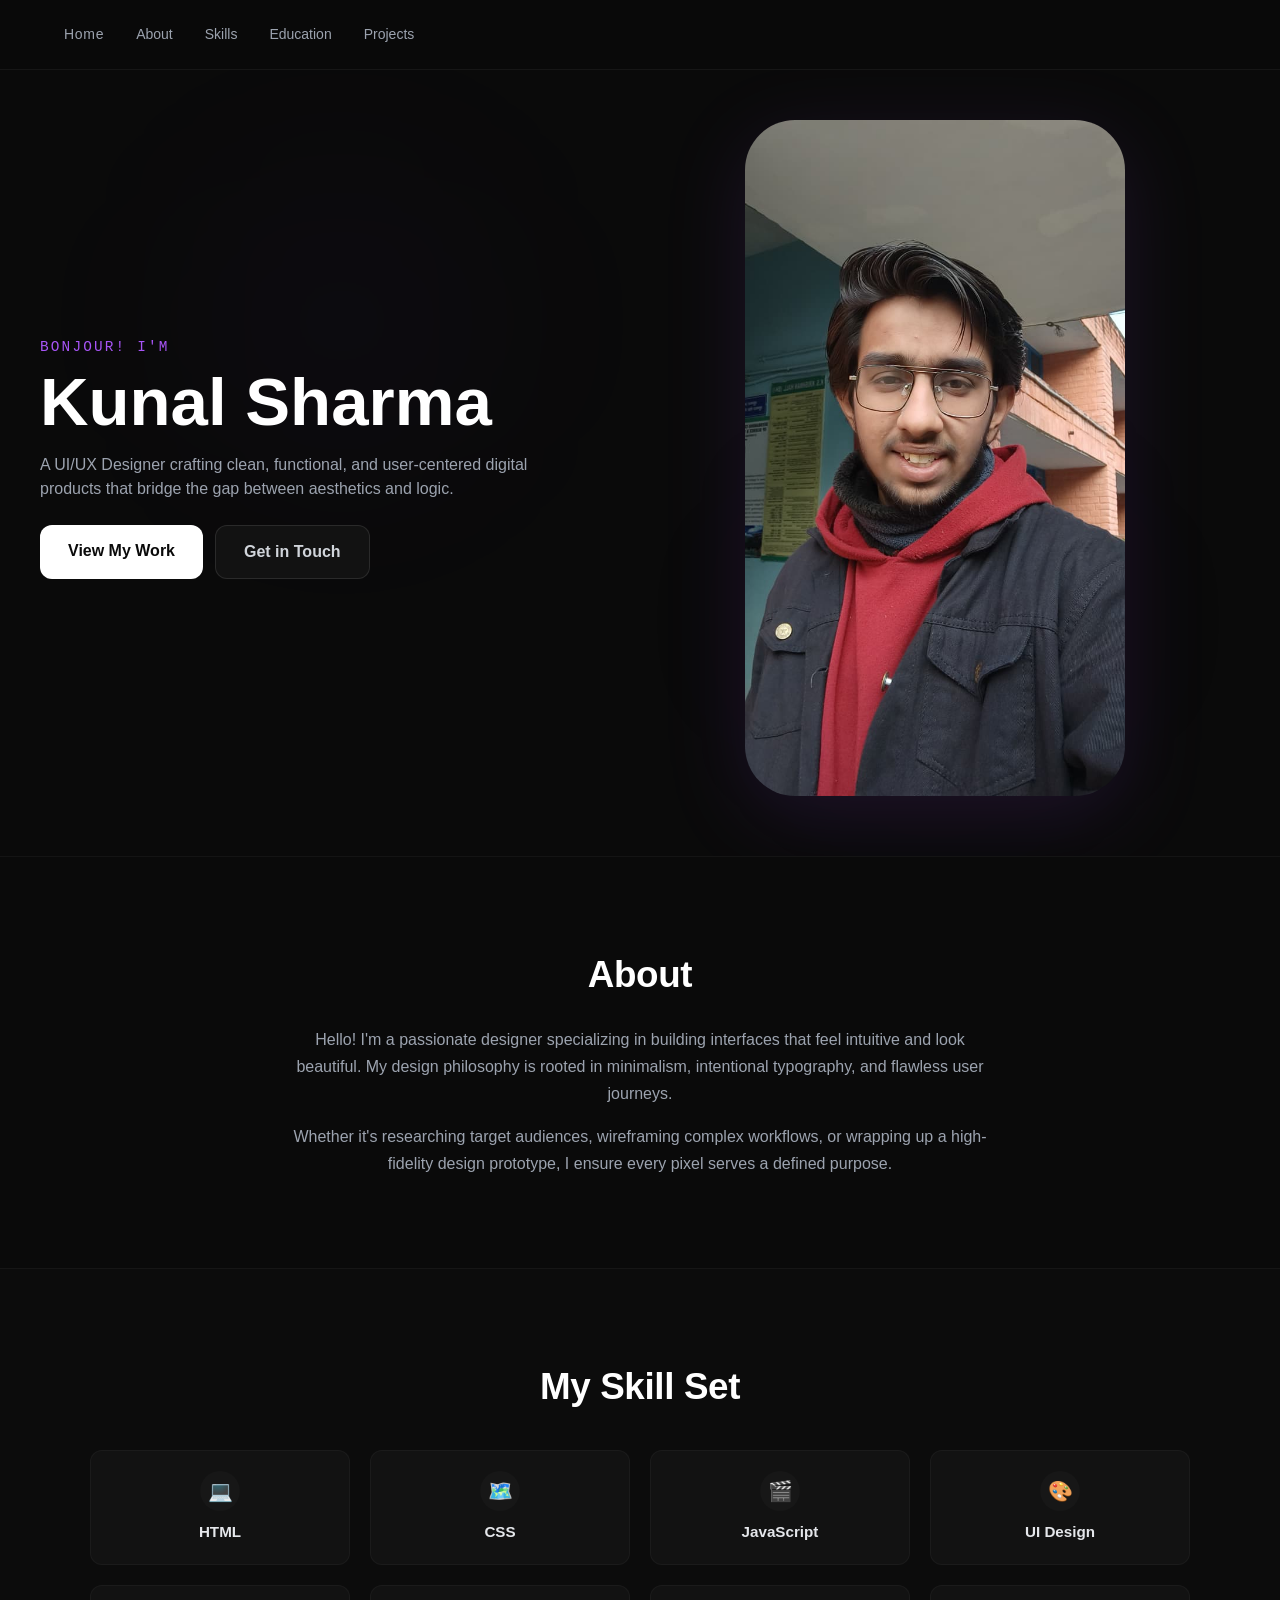
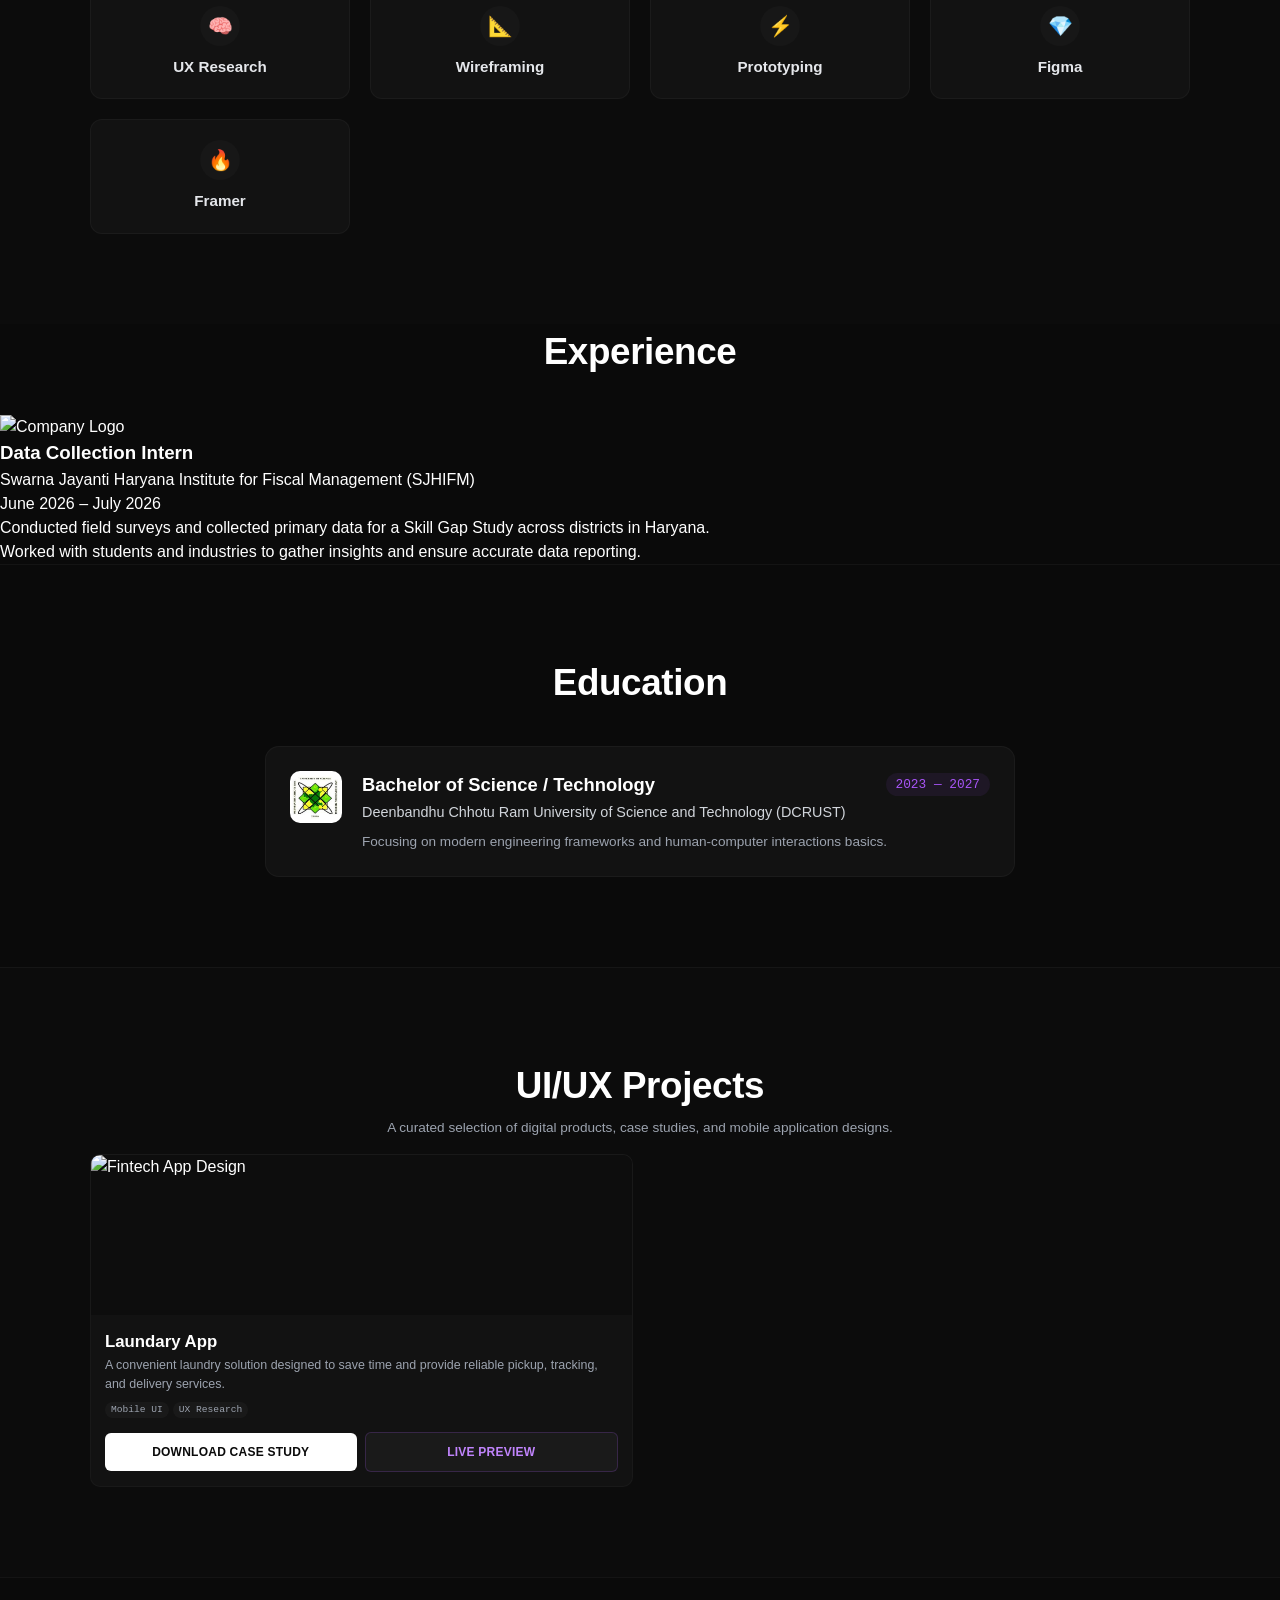
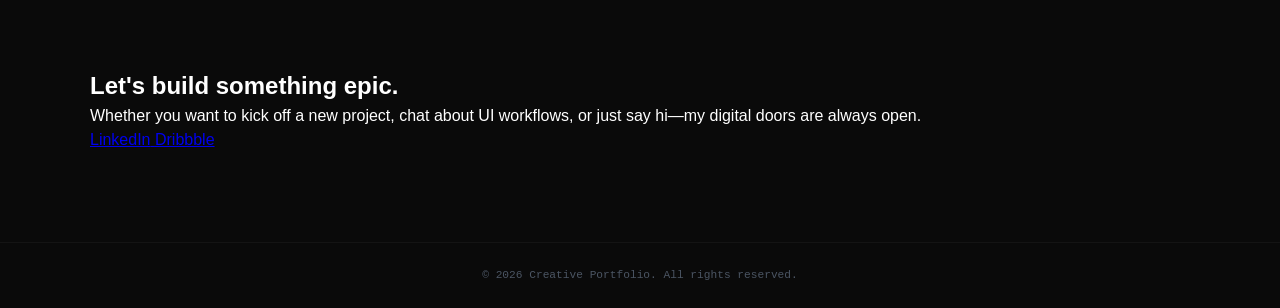
==== commit 7b83936d: "Update index.html" ====
--- a/index.html
+++ b/index.html
@@ -73,8 +73,20 @@
                 <!-- <span class="section-number">// 02. Expertise</span> -->
                 <h2 class="section-title">My Skill Set</h2>
             </div>
-
+            
             <div class="skills-grid">
+                <div class="skill-card">
+                    <div class="skill-icon">💻</div>
+                    <h3 class="skill-name">HTML</h3>
+                </div>
+                <div class="skill-card">
+                    <div class="skill-icon">🗺️</div>
+                    <h3 class="skill-name">CSS</h3>
+                </div>
+                <div class="skill-card">
+                    <div class="skill-icon">🎬</div>
+                    <h3 class="skill-name">JavaScript</h3>
+                </div>
                 <div class="skill-card">
                     <div class="skill-icon">🎨</div>
                     <h3 class="skill-name">UI Design</h3>
@@ -96,30 +108,6 @@
                     <h3 class="skill-name">Figma</h3>
                 </div>
                 <div class="skill-card">
-                    <div class="skill-icon">📦</div>
-                    <h3 class="skill-name">Design Systems</h3>
-                </div>
-                <div class="skill-card">
-                    <div class="skill-icon">📱</div>
-                    <h3 class="skill-name">Mobile Apps</h3>
-                </div>
-                <div class="skill-card">
-                    <div class="skill-icon">💻</div>
-                    <h3 class="skill-name">Web Design</h3>
-                </div>
-                <div class="skill-card">
-                    <div class="skill-icon">🗺️</div>
-                    <h3 class="skill-name">User Mapping</h3>
-                </div>
-                <div class="skill-card">
-                    <div class="skill-icon">🎬</div>
-                    <h3 class="skill-name">Motion Design</h3>
-                </div>
-                <div class="skill-card">
-                    <div class="skill-icon">📝</div>
-                    <h3 class="skill-name">Typography</h3>
-                </div>
-                <div class="skill-card">
                     <div class="skill-icon">🔥</div>
                     <h3 class="skill-name">Framer</h3>
                 </div>
@@ -127,31 +115,34 @@
         </div>
     </section>
     
-    <section id="education" class="section education-section">
-        <div class="container small-container">
-            <div class="margin-header">
+     <div class="margin-header">
                 <!-- <span class="section-number">// 03. Background</span> -->
-                <h2 class="section-title">Expirence</h2>
-            </div>
-
-            <div class="education-list">
-                <div class="edu-card">
-                    <img src="Dcrust LLLOgo.jpeg" alt="DCRUST Logo" class="edu-pic">
-                    <div class="edu-details">
-                        <div class="edu-header">
-                            <h3 class="edu-degree">Bachelor of Science / Technology</h3>
-                            <span class="edu-tenure">June-2026 to July-2026</span>
-                        </div>
-                        <p class="edu-institute">Deenbandhu Chhotu Ram University of Science and Technology (DCRUST)</p>
-                        <p class="edu-desc">Focusing on modern engineering frameworks and human-computer interactions
-                            basics.</p>
-                    </div>
-                </div>
-
-
-            </div>
-        </div>
-    </section>
+                <h2 class="section-title">Experience</h2>
+            </div>
+   <!-- EXPERIENCE CARD CONTAINER -->
+<div class="exp-card">
+    
+    <!-- Organisation Brand Image/Logo -->
+    <img src="SJHIFM Image.jpeg" alt="Company Logo" class="exp-pic">
+    
+    <!-- Experience Main Detail Core Block -->
+    <div class="exp-details">
+        <div class="exp-header">
+            <div class="exp-title-group">
+                <h3 class="exp-role">Data Collection Intern</h3>
+                <p class="exp-company">Swarna Jayanti Haryana Institute for Fiscal Management (SJHIFM)</p>
+            </div>
+            <!-- Tenure Duration Tag -->
+            <span class="exp-duration">June 2026 – July 2026</span>
+        </div>
+        
+        <!-- Experience Technical Bullet Descriptions -->
+        <ul class="exp-desc-list">
+            <li>Conducted field surveys and collected primary data for a Skill Gap Study across districts in Haryana.</li>
+            <li>Worked with students and industries to gather insights and ensure accurate data reporting.</li>
+        </ul>
+    </div>
+</div>
 
 
     <section id="education" class="section education-section">
@@ -189,14 +180,15 @@
 
         <div class="projects-grid">
             <div class="project-card">
-                <div class="project-banner banner-1">
-                    <span class="banner-text">FINTECH</span>
-                </div>
+                 <div class="project-banner">
+                    <img src="Laundary app image.png" alt="Fintech App Design" class="project-img">
+                </div>
+              
                 <div class="project-info">
                     <div class="project-title-row">
-                        <h3 class="project-name">Nova Neo-Banking App</h3>
-                    </div>
-                    <p class="project-desc">A complete mobile banking ecosystem reimagined for Gen-Z users, focusing on micro-investments.</p>
+                        <h3 class="project-name">Laundary App</h3>
+                    </div>
+                    <p class="project-desc">A convenient laundry solution designed to save time and provide reliable pickup, tracking, and delivery services.</p>
                     
                     <div class="project-tags">
                         <span class="tag">Mobile UI</span>
@@ -204,15 +196,20 @@
                     </div>
 
                     <div class="project-actions">
-                        <a href="nova-case-study.pdf" download class="btn-download">Download Case Study</a>
-                        <a href="#" target="_blank" class="btn-working">Live Preview</a>
-                    </div>
-                </div>
-            </div>
-
-            <div class="project-card">
-                <div class="project-banner banner-2">
-                    <span class="banner-text">E-COMM</span>
+                        <a href="Case Study (2).pdf" download class="btn-download">Download Case Study</a>
+                        <a href="https://www.figma.com/design/JlCuAiCkGL7dehkqyhV2af/Projects?node-id=9-2&t=lHGaMMwNRREz6Zek-1" target="_blank" class="btn-working">Live Preview</a>
+                    </div>
+                </div>
+            </div>
+
+
+
+
+
+
+            <!-- <div class="project-card">
+                  <div class="project-banner">
+                    <img src="Laundary app image.png" alt="Fintech App Design" class="project-img">
                 </div>
                 <div class="project-info">
                     <div class="project-title-row">
@@ -230,8 +227,16 @@
                         <a href="#" target="_blank" class="btn-working">Live Preview</a>
                     </div>
                 </div>
-            </div>
-            <div class="project-card">
+            </div> -->
+
+
+
+
+
+
+
+
+            <!-- <div class="project-card">
                 <div class="project-banner banner-2">
                     <span class="banner-text">E-COMM</span>
                 </div>
@@ -272,7 +277,7 @@
                         <a href="#" target="_blank" class="btn-working">Live Preview</a>
                     </div>
                 </div>
-            </div>
+            </div> -->
         </div>
     </div>
 </section>
@@ -285,16 +290,16 @@
                 hi—my digital doors are always open.</p>
 
             <div class="social-links">
-                <a href="https://linkedin.com" target="_blank" rel="noopener noreferrer" class="social-box">
+                <a href="https://www.linkedin.com/in/kunal-sharma-b720b7328?utm_source=share_via&utm_content=profile&utm_medium=member_android" target="_blank" rel="noopener noreferrer" class="social-box">
                     <span class="social-name">LinkedIn</span>
                 </a>
-                <a href="https://dribbble.com" target="_blank" rel="noopener noreferrer" class="social-box">
+                <a href="https://dribbble.com/kunalsharma8438" target="_blank" rel="noopener noreferrer" class="social-box">
                     <span class="social-name">Dribbble</span>
                 </a>
-                <a href="https://behance.net" target="_blank" rel="noopener noreferrer" class="social-box">
+                <!-- <a href="https://behance.net" target="_blank" rel="noopener noreferrer" class="social-box">
                     <span class="social-name">Behance</span>
 
-                </a>
+                </a> -->
             </div>
         </div>
     </section>
--- a/style.css
+++ b/style.css
@@ -537,156 +537,151 @@
 }
 
 /* --- 4. PROJECTS SECTION --- */
-.project-header-row {
-    margin-bottom: 40px;
+.project-header-row { 
+    margin-bottom: 16px; 
+    text-align: center; 
+}
+
+.project-header-desc { 
+    color: #9ca3af; 
+    font-size: 0.85rem; 
+    font-weight: 300; 
+    margin-top: 4px; 
+}
+
+.projects-grid { 
+    display: grid; 
+    grid-template-columns: 1fr; 
+    gap: 14px; 
+    width: 100%;
+}
+
+@media (min-width: 768px) { 
+    .projects-grid { grid-template-columns: 1fr 1fr; } 
+}
+
+.project-card { 
+    background-color: #121212; 
+    border: 1px solid rgba(255, 255, 255, 0.03); 
+    border-radius: 10px; 
+    overflow: hidden; 
+    display: flex;
+    flex-direction: column;
+}
+
+/* Image Container Box */
+.project-banner { 
+    height: 160px; /* Layout height controls image fit */
+    width: 100%;
+    overflow: hidden;
+    position: relative;
+    background-color: #0d0d0d;
+}
+
+/* Project Image Rule Setup */
+.project-img {
+    width: 100%;
+    height: 100%;
+    object-fit: cover; /* Background mockups perfectly stretch & scale without squeezing distortion */
+    object-position: center;
+    transition: transform 0.4s ease;
+}
+
+/* Hover Zoom Effect */
+.project-card:hover .project-img {
+    transform: scale(1.04);
+}
+
+.project-info { 
+    padding: 14px; 
+    display: flex;
+    flex-direction: column;
+    flex-grow: 1;
+}
+
+.project-title-row { 
+    margin-bottom: 2px; 
+}
+
+.project-name { 
+    font-size: 1.05rem; 
+    font-weight: 600; 
+    color: #ffffff;
+}
+
+.project-desc { 
+    color: #9ca3af; 
+    font-size: 0.78rem; 
+    margin-bottom: 8px; 
+    font-weight: 300; 
+    text-align: left;
+}
+
+.project-tags { 
+    display: flex; 
+    gap: 4px; 
+    margin-bottom: 14px;
+}
+
+.tag { 
+    font-family: monospace; 
+    font-size: 0.6rem; 
+    padding: 1px 6px; 
+    background-color: rgba(255, 255, 255, 0.03); 
+    color: #9ca3af; 
+    border-radius: 50px; 
+}
+
+.project-actions {
+    display: flex;
+    align-items: center;
+    gap: 8px;
+    margin-top: auto; 
+}
+
+.btn-download {
+    flex: 1;
+    display: inline-block;
+    padding: 10px 12px;
+    background-color: #ffffff;
+    color: #0a0a0a;
+    text-decoration: none;
+    font-size: 0.75rem;
+    font-weight: 700;
+    border-radius: 6px;
     text-align: center;
-}
-
-.project-header-desc {
-    color: #9ca3af;
-    font-size: 0.95rem;
-    font-weight: 300;
-    margin-top: 8px;
-}
-
-.projects-grid {
-    display: grid;
-    grid-template-columns: 1fr;
-    gap: 24px;
-}
-
-@media (min-width: 768px) {
-    .projects-grid {
-        grid-template-columns: 1fr 1fr;
-    }
-}
-
-.project-card {
-    background-color: #121212;
-    border: 1px solid rgba(255, 255, 255, 0.04);
-    border-radius: 14px;
-    overflow: hidden;
-}
-
-.project-banner {
-    height: 220px;
-    display: flex;
-    align-items: center;
-    justify-content: center;
-}
-
-.banner-1 {
-    background: linear-gradient(135deg, rgba(88, 28, 135, 0.3), #000000);
-}
-
-.banner-2 {
-    background: linear-gradient(45deg, #000000, rgba(88, 28, 135, 0.25));
-}
-
-.banner-text {
-    color: rgba(255, 255, 255, 0.03);
-    font-size: 3.5rem;
-    font-weight: 900;
-}
-
-.project-info {
-    padding: 20px;
-}
-
-.project-title-row {
-    display: flex;
-    align-items: center;
-    justify-content: space-between;
-    margin-bottom: 6px;
-}
-
-.project-name {
-    font-size: 1.15rem;
-    font-weight: 600;
-}
-
-.project-arrow {
-    color: #4b5563;
-    font-size: 1.1rem;
-}
-
-.project-desc {
-    color: #9ca3af;
-    font-size: 0.85rem;
-    margin-bottom: 12px;
-    font-weight: 300;
-}
-
-.project-tags {
-    display: flex;
-    gap: 6px;
-}
-
-.tag {
-    font-family: monospace;
-    font-size: 0.7rem;
-    padding: 3px 10px;
-    background-color: rgba(255, 255, 255, 0.04);
-    color: #9ca3af;
-    border-radius: 50px;
-}
-
-/* --- CONNECT SECTION --- */
-.connect-section {
+    text-transform: uppercase;
+    letter-spacing: 0.02em;
+    transition: all 0.2s ease;
+}
+
+.btn-download:hover {
+    background-color: #f3e8ff; 
+    transform: translateY(-1px);
+}
+
+.btn-working {
+    flex: 1;
+    display: inline-block;
+    padding: 10px 12px;
+    background-color: #1a1a1a;
+    color: #c084fc; 
+    border: 1px solid rgba(168, 85, 247, 0.2);
+    text-decoration: none;
+    font-size: 0.75rem;
+    font-weight: 700;
+    border-radius: 6px;
     text-align: center;
-}
-
-.connect-title {
-    font-size: 2.2rem;
-    font-weight: 700;
-    margin: 6px 0 16px 0;
-}
-
-@media (min-width: 768px) {
-    .connect-title {
-        font-size: 3.5rem;
-    }
-}
-
-.connect-desc {
-    color: #9ca3af;
-    max-width: 500px;
-    margin: 0 auto 32px auto;
-    font-size: 0.95rem;
-}
-
-.social-links {
-    display: flex;
-    flex-wrap: wrap;
-    align-items: center;
-    justify-content: center;
-    gap: 12px;
-}
-
-.social-box {
-    display: flex;
-    align-items: center;
-    justify-content: center;
-    min-width: 140px;
-    padding: 14px 28px;
-    border-radius: 10px;
-    background-color: #ffffff;
-    border: 1px solid #ffffff;
-    color: #0a0a0a;
-    font-size: 0.9rem;
-    font-weight: 800;
     text-transform: uppercase;
-    letter-spacing: 0.05em;
-    text-decoration: none;
-    box-shadow: 0 4px 15px rgba(0, 0, 0, 0.1);
-    transition: all 0.3s cubic-bezier(0.16, 1, 0.3, 1);
-}
-
-.social-box:hover {
-    background-color: #f3e8ff;
-    border-color: #c084fc;
-    color: #6b21a8;
-    transform: translateY(-3px);
+    letter-spacing: 0.02em;
+    transition: all 0.2s ease;
+}
+
+.btn-working:hover {
+    background-color: rgba(168, 85, 247, 0.1);
+    border-color: #a855f7;
+    color: #ffffff;
+    transform: translateY(-1px);
 }
 
 /* --- FOOTER --- */
@@ -697,4 +692,4 @@
     font-size: 0.7rem;
     color: #4b5563;
     border-top: 1px solid rgba(255, 255, 255, 0.04);
-}+}
